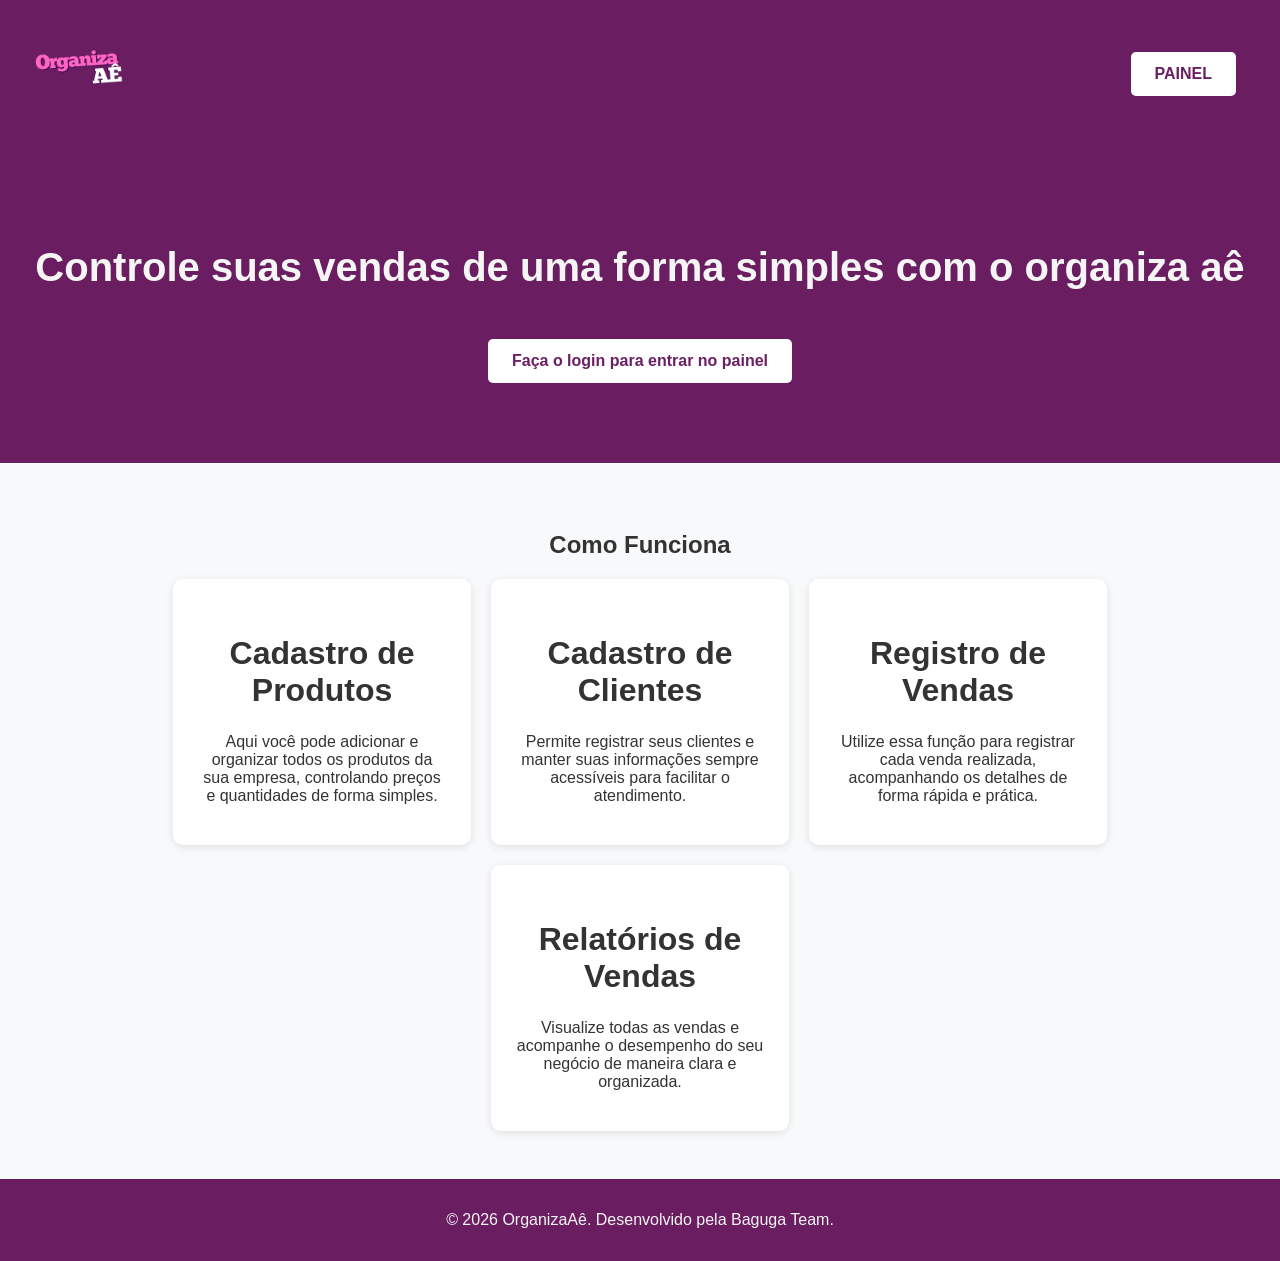
==== index.html @ f48caf26 "PRIMEIRA PARTE: INDEX" ====
<!DOCTYPE html>
<html lang="pt-br">
<head>
    <meta charset="UTF-8">
    <meta name="viewport" content="width=device-width, initial-scale=1.0">
    <title>ORGANIZA AÊ</title>
    <link rel="stylesheet" type="text/css" href="css/index.css"/>
</head>
<body>
    <header>
        <img id="logo" src="imagens/Organizaaeee.png"> 
        <nav>
            <ul>
                <li><a href="painel/painel.html" class="btn">PAINEL</a></li>
                
            </ul>
        </nav>
    </header>

    <section class="banner">
        <h1>Controle suas vendas de uma forma simples com o organiza aê</h1>
        <a href="painel/login.html" class="btn">Faça o login para entrar no painel</a>
    </section>

    <section class="sobre">
        <h2>Como Funciona</h2>
        <div class="funcoes">
            <div class="etapa">
                <h3>Cadastro de Produtos</h3>
                <p>Aqui você pode adicionar e organizar todos os produtos da sua empresa, controlando preços e quantidades de forma simples.</p>
            </div>

            <div class="etapa">
                <h3>Cadastro de Clientes</h3>
                <p>Permite registrar seus clientes e manter suas informações sempre acessíveis para facilitar o atendimento.</p>
            </div>

            <div class="etapa">
                <h3>Registro de Vendas</h3>
                <p>Utilize essa função para registrar cada venda realizada, acompanhando os detalhes de forma rápida e prática.</p>
            </div>

            <div class="etapa">
                <h3>Relatórios de Vendas</h3>
                <p>Visualize todas as vendas e acompanhe o desempenho do seu negócio de maneira clara e organizada.</p>
            </div>

        </div>

    </section>  
    
<footer>
    <p>&copy; 2026 OrganizaAê. Desenvolvido pela Baguga Team.</p>
  </footer>
</body>
</html>
---- css/index.css ----
@charset 'UTF-8';
@font-face {
  font-family: 'fonte';
src: url("Nunito/Nunito-VariableFont_wght.ttf");
}

html {
  scroll-behavior: smooth;
}

body {
    font-family: 'fonte', sans-serif;
    margin: 0;
    padding: 0;
    background: #f8f9fa;
    color: #333;
  }
  
  header {
    background: #58014de1;
    color: white;
    padding: 1rem 2rem;
    display: flex;
    justify-content: space-between;
    align-items: center;
  }
    
  img#logo {
    display: block;
    width: 100px;
    padding: 0px 0px 0px 0px;
}

  a {
    text-decoration: none;
    color:#f8f9fa;
    display: block;
  }

  .banner .btn {
    margin-top: 1rem;
    padding: 0.8rem 1.5rem;
    background: #ffffff;
  
    border: none;
    border-radius: 5px;
    text-decoration: none;
    font-weight: bold;
    display: inline-block;
  }

  a{

    margin-top: 1rem;
    padding: 0.8rem 1.5rem;
    background: #ffffff;
    color:#58014de1;
    border: none;
    border-radius: 5px;
    text-decoration: none;
    font-weight: bold;
    display: inline-block;
  }

  nav ul {
    list-style: none;
    gap: 1.5rem;
    display: flex;
    padding: 10px;
    margin: 2px;
  }

  .banner {
    
    text-align: center;
    padding: 5rem 2rem;
    color: whitesmoke;
    background-color: #58014de1;
  }

  .banner h1 {
    font-size: 2.5rem;
  }

  .banner .btn {
    margin-top: 1rem;
    padding: 0.8rem 1.5rem;
    background: #ffffff;
    color: #58014de1;
    border: none;
    border-radius: 5px;
    text-decoration: none;
    font-weight: bold;
    display: inline-block;
  }

  footer {
    text-align: center;
    padding: 1rem;
    background: #58014de1;
    color: whitesmoke;
  }

.funcoes {
  display: flex;
  justify-content: center;
  gap: 20px;
  flex-wrap: wrap;
}

.sobre {
  padding: 3rem 1.5rem;
  text-align: center;
}
  
  .sobre h3 {
    font-size: 2rem;
    margin-bottom: 1.5rem;
    color: #333;
  }
  
.etapa {
  background: #ffffff;
  border-radius: 10px;
  padding: 1.5rem;
  width: 250px;
  box-shadow: 0 2px 8px rgba(0,0,0,0.1);
  transition: transform 0.2s ease;
}
  
  .etapa:hover {
    transform: translateY(-5px);
  }
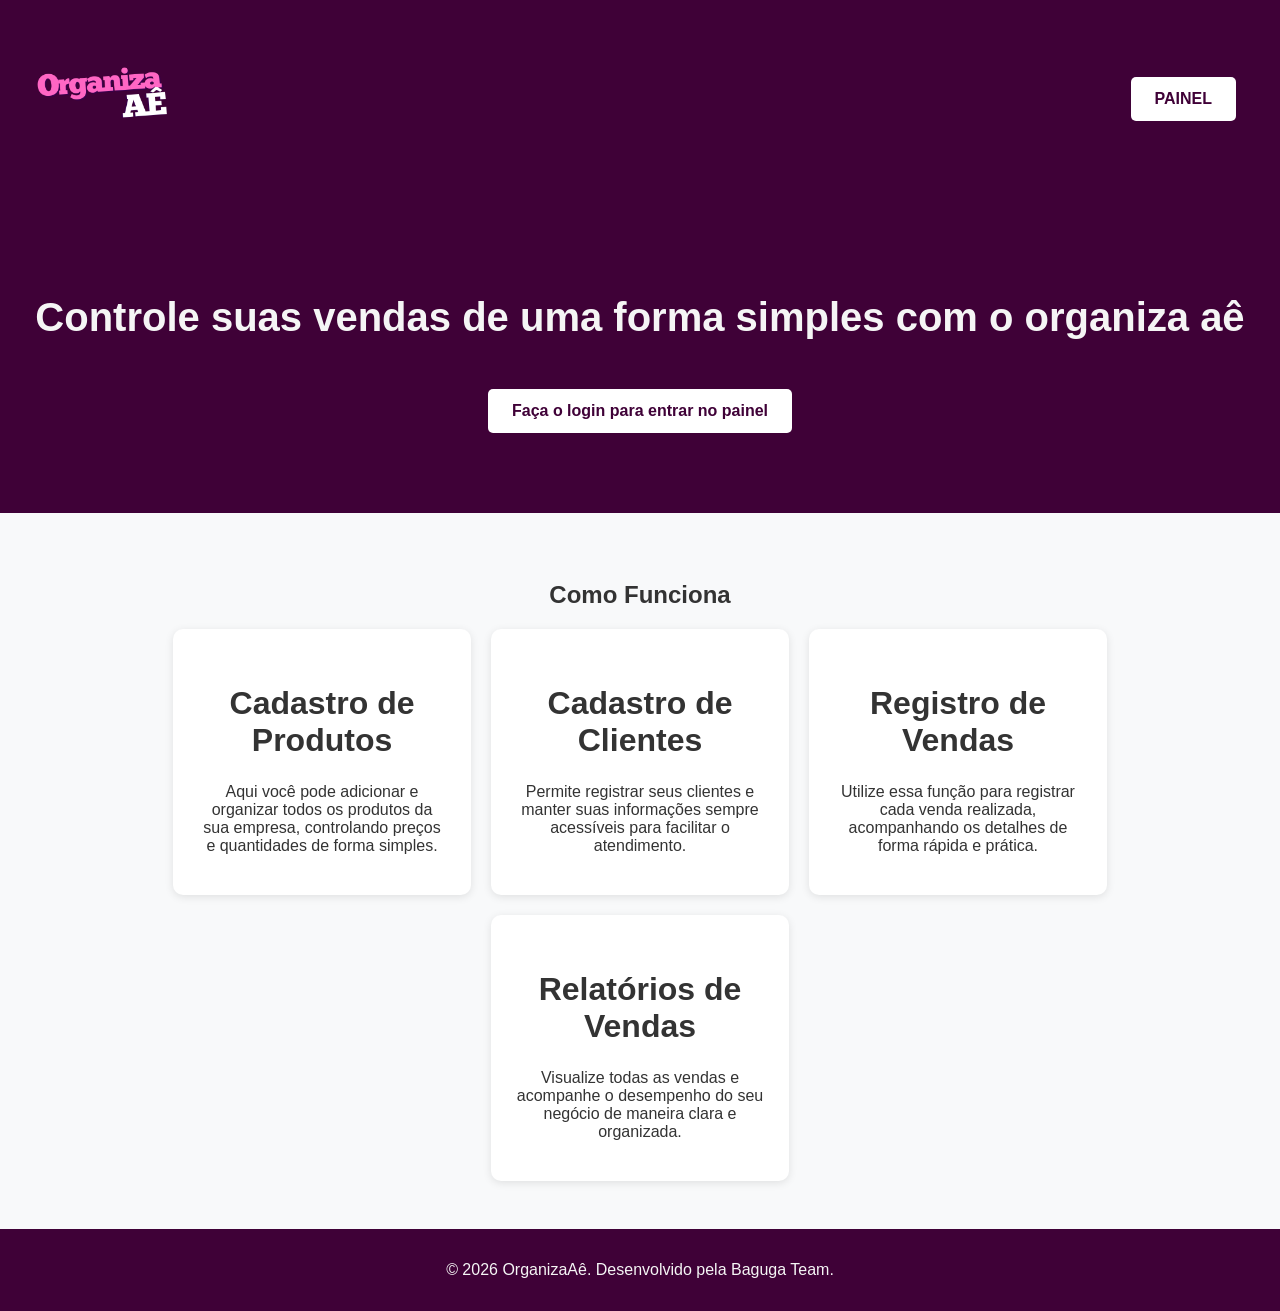
==== commit 96b93083: "ABA PRODUTOS E PAINEL" ====
--- a/index.html
+++ b/index.html
@@ -4,11 +4,13 @@
     <meta charset="UTF-8">
     <meta name="viewport" content="width=device-width, initial-scale=1.0">
     <title>ORGANIZA AÊ</title>
-    <link rel="stylesheet" type="text/css" href="css/index.css"/>
+    <link rel="stylesheet" type="text/css" href="css/style.css"/>
 </head>
 <body>
     <header>
+        <a class="logoimg" href="index.html">
         <img id="logo" src="imagens/Organizaaeee.png"> 
+        </a>
         <nav>
             <ul>
                 <li><a href="painel/painel.html" class="btn">PAINEL</a></li>
--- a/css/style.css
+++ b/css/style.css
@@ -0,0 +1,211 @@
+@charset 'UTF-8';
+@font-face {
+  font-family: 'fonte';
+src: url("Nunito/Nunito-VariableFont_wght.ttf");
+}
+
+html {
+  scroll-behavior: smooth;
+}
+
+
+.logoimg {
+  all: unset; /* remove estilos do <a> */
+}
+
+body {
+    font-family: 'fonte', sans-serif;
+    margin: 0;
+    padding: 0;
+    background: #f8f9fa;
+    color: #333;
+    min-height: 100vh;
+    display: flex;
+    flex-direction: column;
+  }
+  
+  header {
+    background: #3f0137;
+    color: white;
+    padding: 1rem 2rem;
+    display: flex;
+    justify-content: space-between;
+    align-items: center;
+  }
+    
+  img#logo {
+    display: block;
+    width: 150px;
+    padding: 0px 0px 0px 0px;
+}
+
+  a {
+    text-decoration: none;
+    color:#f8f9fa;
+    display: block;
+  }
+
+  .banner .btn {
+    margin-top: 1rem;
+    padding: 0.8rem 1.5rem;
+    background: #ffffff;
+  
+    border: none;
+    border-radius: 5px;
+    text-decoration: none;
+    font-weight: bold;
+    display: inline-block;
+  }
+
+  a{
+
+    margin-top: 1rem;
+    padding: 0.8rem 1.5rem;
+    background: #ffffff;
+    color:#3f0137;
+    border: none;
+    border-radius: 5px;
+    text-decoration: none;
+    font-weight: bold;
+    display: inline-block;
+  }
+
+  nav ul {
+    list-style: none;
+    gap: 1.5rem;
+    display: flex;
+    padding: 10px;
+    margin: 2px;
+  }
+
+  .banner {
+    
+    text-align: center;
+    padding: 5rem 2rem;
+    color: whitesmoke;
+    background-color: #3f0137;
+  }
+
+  .banner h1 {
+    font-size: 2.5rem;
+  }
+
+  .banner .btn {
+    margin-top: 1rem;
+    padding: 0.8rem 1.5rem;
+    background: #ffffff;
+    color: #3f0137;
+    border: none;
+    border-radius: 5px;
+    text-decoration: none;
+    font-weight: bold;
+    display: inline-block;
+  }
+
+  footer {
+    text-align: center;
+    padding: 1rem;
+    background: #3f0137;
+    color: whitesmoke;
+    margin-top: auto;
+  }
+
+.funcoes {
+  display: flex;
+  justify-content: center;
+  gap: 20px;
+  flex-wrap: wrap;
+}
+
+.sobre {
+  padding: 3rem 1.5rem;
+  text-align: center;
+}
+  
+  .sobre h3 {
+    font-size: 2rem;
+    margin-bottom: 1.5rem;
+    color: #333;
+  }
+  
+.etapa {
+  background: #ffffff;
+  border-radius: 10px;
+  padding: 1.5rem;
+  width: 250px;
+  box-shadow: 0 2px 8px rgba(0,0,0,0.1);
+  transition: transform 0.2s ease;
+}
+  
+  .etapa:hover {
+    transform: translateY(-5px);
+  }
+
+/* PAINEL */
+
+.opcoesp {
+  margin-top: 1rem;
+    padding: 0.8rem 1.5rem;
+    
+  
+    border: none;
+    border-radius: 5px;
+    text-decoration: none;
+    font-weight: bold;
+    display: flex;
+    justify-content: center;
+    gap: 20px;
+}
+
+.opcoesp a{
+  transition: box-shadow 0.3s ease;
+}
+
+.opcoesp a:hover {
+  box-shadow: 0 0 20px rgba(88, 1, 77, 0.6);
+}
+
+
+/* PRODUTOS */
+
+.cadastro {
+  margin-top: 1rem;
+    
+  width: 250px;
+  padding: 20px;
+  background: #ffffff;
+  border: 1px solid #ccc;
+  border-radius: 10px;
+
+    text-decoration: none;
+    font-weight: bold;
+    display: flex;
+    justify-content: center;
+    gap: 20px;
+    margin: 0 auto;
+    margin-top: 50px;
+    margin-bottom: 50px;
+
+}
+
+.cadastro ul{
+  margin: 30px;
+  justify-content: center;
+  margin-left: -2px;
+
+}
+
+.cadastro .ulbtn{
+  display: inline-block;
+  padding: 1px 1px;
+  background: #ffffffe1;
+  color: white;
+  border-radius: 5px;
+  text-decoration: none;
+  transition: box-shadow 0.3s ease, transform 0.2s ease;
+}
+
+.cadastro .ulbtn:hover{
+  box-shadow: 0 0 10px rgba(88, 1, 77, 0.6);
+  transform: translateY(-3px);
+}
